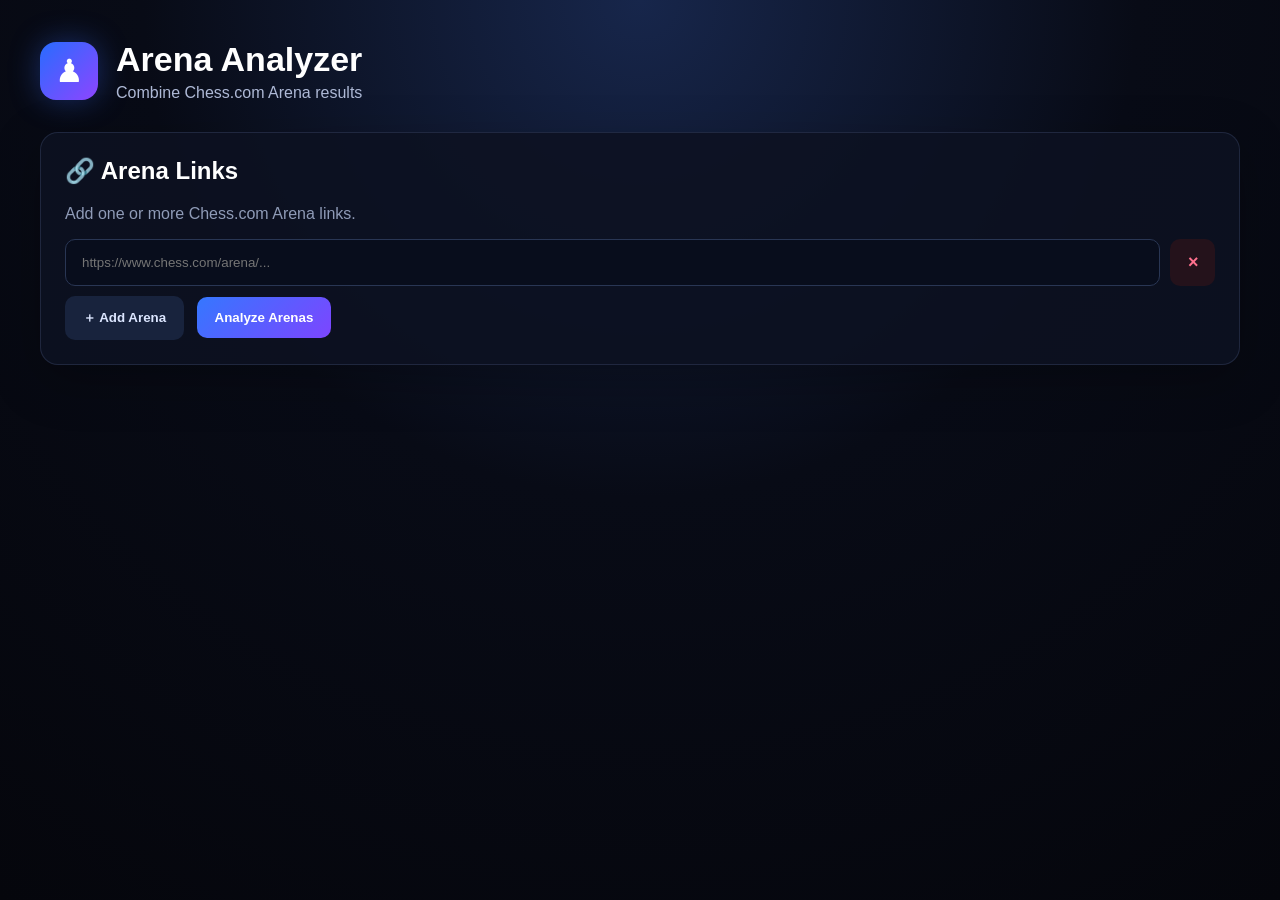
==== index.html @ 9bb8bade "Add initial HTML structure for Arena Analyzer" ====
<!DOCTYPE html>
<html lang="en">

<head>
    <meta charset="UTF-8">
    <meta name="viewport" content="width=device-width, initial-scale=1.0">

    <title>Arena Analyzer</title>

    <link rel="stylesheet" href="/static/style.css">
</head>

<body>

<div class="container">

    <header>
        <div class="logo">♟</div>

        <div>
            <h1>Arena Analyzer</h1>
            <p>
                Combine Chess.com Arena results
            </p>
        </div>
    </header>


    <!-- INPUT -->

    <section class="card">

        <h2>🔗 Arena Links</h2>

        <p class="muted">
            Add one or more Chess.com Arena links.
        </p>

        <div id="links"></div>

        <button
            class="secondary"
            onclick="addLink()"
        >
            ＋ Add Arena
        </button>

        <button
            class="primary"
            onclick="analyze()"
        >
            Analyze Arenas
        </button>

    </section>


    <!-- STATUS -->

    <div id="status"></div>


    <!-- RESULTS -->

    <section id="results" class="hidden">

        <!-- GRAND TOTAL -->

        <div class="grand-total">

            <span>GRAND TOTAL</span>

            <strong id="grandTotal">
                0
            </strong>

        </div>


        <!-- ARENAS -->

        <section class="card">

            <h2>🏟️ Separate Arena Results</h2>

            <div id="arenaResults"></div>

        </section>


        <!-- PLAYERS -->

        <section class="card">

            <h2>👤 Combined Player Results</h2>

            <div class="table-wrapper">

                <table>

                    <thead>
                        <tr>
                            <th>#</th>
                            <th>Player</th>
                            <th>Club</th>
                            <th id="playerArenaHeaders">
                                Arenas
                            </th>
                            <th>Total</th>
                        </tr>
                    </thead>

                    <tbody id="playerResults"></tbody>

                </table>

            </div>

        </section>


        <!-- CLUBS -->

        <section class="card">

            <h2>🏆 Combined Club Results</h2>

            <div class="table-wrapper">

                <table>

                    <thead>
                        <tr>
                            <th>#</th>
                            <th>Club</th>
                            <th>Arena Scores</th>
                            <th>Total</th>
                        </tr>
                    </thead>

                    <tbody id="clubResults"></tbody>

                </table>

            </div>

        </section>

    </section>

</div>

<script src="/static/script.js"></script>

</body>
</html>
---- static/style.css ----
* {
    box-sizing: border-box;
}

body {
    margin: 0;
    background:
        radial-gradient(
            circle at top,
            #17264b 0,
            #080b16 45%,
            #05060c 100%
        );

    color: #ffffff;
    font-family:
        Arial,
        Helvetica,
        sans-serif;

    min-height: 100vh;
}


.container {
    width: min(1200px, 94%);
    margin: auto;
    padding: 40px 0 80px;
}


/* HEADER */

header {
    display: flex;
    align-items: center;
    gap: 18px;

    margin-bottom: 30px;
}

.logo {
    width: 58px;
    height: 58px;

    display: flex;
    align-items: center;
    justify-content: center;

    border-radius: 16px;

    font-size: 32px;

    background:
        linear-gradient(
            135deg,
            #286cff,
            #8d45ff
        );

    box-shadow:
        0 0 30px rgba(55, 110, 255, .35);
}

h1 {
    margin: 0;
    font-size: 34px;
}

header p {
    margin: 5px 0 0;
    color: #aeb9d6;
}


/* CARDS */

.card {
    background: rgba(13, 18, 34, .88);

    border: 1px solid rgba(120, 145, 200, .18);

    border-radius: 18px;

    padding: 24px;

    margin-bottom: 22px;

    box-shadow:
        0 15px 50px rgba(0, 0, 0, .25);
}

.card h2 {
    margin-top: 0;
}


/* INPUTS */

.link-row {
    display: flex;
    gap: 10px;
    margin-bottom: 10px;
}

.link-row input {
    flex: 1;

    padding: 14px 16px;

    border-radius: 10px;

    border: 1px solid #293654;

    background: #080d1c;

    color: white;

    outline: none;
}

.link-row input:focus {
    border-color: #5d8cff;

    box-shadow:
        0 0 15px rgba(60, 110, 255, .2);
}

.remove {
    width: 45px;

    border: 0;

    border-radius: 10px;

    background: #24121b;

    color: #ff718e;

    cursor: pointer;

    font-size: 18px;
}


/* BUTTONS */

button {
    border: 0;

    padding: 13px 18px;

    border-radius: 10px;

    cursor: pointer;

    font-weight: bold;

    transition: .2s;
}

button:hover {
    transform: translateY(-2px);
}

.secondary {
    background: #18233d;
    color: #dce6ff;

    margin-right: 8px;
}

.primary {
    background:
        linear-gradient(
            135deg,
            #3577ff,
            #7d45ff
        );

    color: white;
}


/* STATUS */

#status {
    margin: 15px 0;
}

.status {
    padding: 14px 18px;

    border-radius: 12px;

    background: #111a2e;

    color: #b9c9ef;
}


/* GRAND TOTAL */

.grand-total {
    display: flex;
    justify-content: space-between;
    align-items: center;

    padding: 25px;

    margin-bottom: 22px;

    border-radius: 18px;

    background:
        linear-gradient(
            135deg,
            rgba(35, 91, 210, .35),
            rgba(117, 54, 190, .35)
        );

    border: 1px solid rgba(120, 160, 255, .3);
}

.grand-total span {
    font-weight: bold;
    letter-spacing: 1px;
}

.grand-total strong {
    font-size: 36px;
}


/* TABLE */

.table-wrapper {
    overflow-x: auto;
}

table {
    width: 100%;
    border-collapse: collapse;
}

th,
td {
    padding: 14px 12px;

    border-bottom:
        1px solid rgba(130, 150, 190, .12);

    text-align: left;
}

th {
    color: #8fa4d0;
    font-size: 13px;
    text-transform: uppercase;
}

td:last-child {
    font-weight: bold;
}

tr:hover {
    background: rgba(70, 100, 170, .08);
}


/* ARENAS */

.arena {
    padding: 18px;

    margin-top: 14px;

    border-radius: 14px;

    background: #0a1020;

    border: 1px solid #1e2a45;
}

.arena-title {
    display: flex;
    justify-content: space-between;

    margin-bottom: 12px;
}

.arena-title strong {
    font-size: 18px;
}

.arena-title a {
    color: #72a2ff;
    text-decoration: none;
}


/* UTILITY */

.muted {
    color: #8f9bb7;
}

.hidden {
    display: none;
}

.rank {
    font-weight: bold;
}


/* MOBILE */

@media (max-width: 700px) {

    .container {
        width: 94%;
        padding-top: 25px;
    }

    h1 {
        font-size: 27px;
    }

    .link-row {
        flex-direction: row;
    }

    .grand-total strong {
        font-size: 28px;
    }

    th,
    td {
        white-space: nowrap;
    }
}
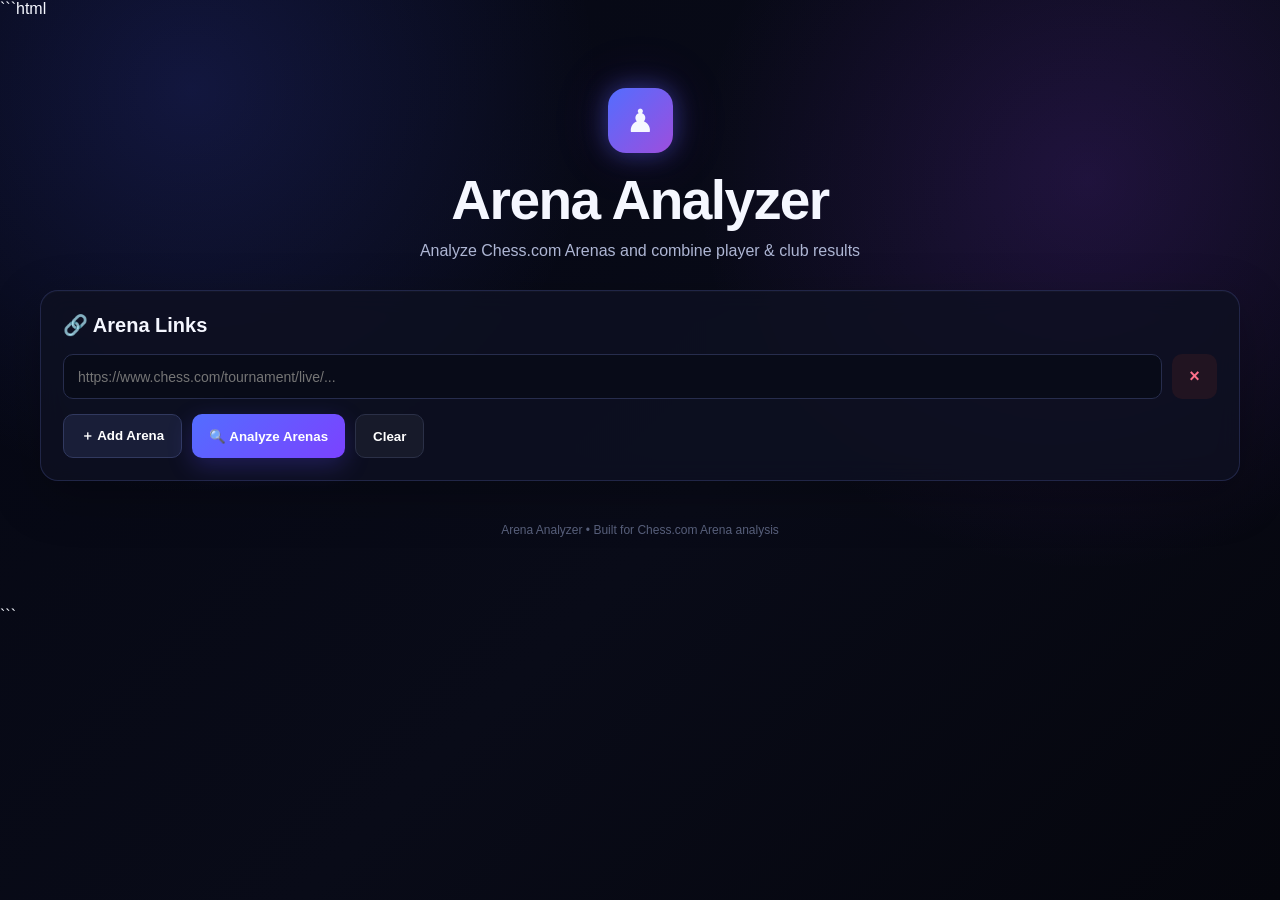
==== commit 13d17c8d: "Refactor index.html for improved layout and styles Refactor HTML structure, update styles, and impro" ====
--- a/index.html
+++ b/index.html
@@ -1,156 +1,1536 @@
+```html
 <!DOCTYPE html>
 <html lang="en">
-
 <head>
-    <meta charset="UTF-8">
-    <meta name="viewport" content="width=device-width, initial-scale=1.0">
-
-    <title>Arena Analyzer</title>
-
-    <link rel="stylesheet" href="/static/style.css">
+<meta charset="UTF-8">
+<meta name="viewport" content="width=device-width, initial-scale=1.0">
+
+<title>Arena Analyzer</title>
+
+<style>
+* {
+    box-sizing: border-box;
+}
+
+html {
+    scroll-behavior: smooth;
+}
+
+body {
+    margin: 0;
+    font-family: Inter, Arial, Helvetica, sans-serif;
+    background:
+        radial-gradient(circle at 15% 10%, rgba(75, 90, 255, .18), transparent 30%),
+        radial-gradient(circle at 85% 20%, rgba(150, 60, 255, .16), transparent 30%),
+        linear-gradient(135deg, #050713, #090b18 55%, #05060d);
+    color: #f5f7ff;
+    min-height: 100vh;
+}
+
+.container {
+    width: min(1200px, calc(100% - 32px));
+    margin: auto;
+    padding: 35px 0 70px;
+}
+
+/* HEADER */
+
+.hero {
+    text-align: center;
+    padding: 35px 20px 30px;
+}
+
+.logo {
+    width: 65px;
+    height: 65px;
+    display: flex;
+    align-items: center;
+    justify-content: center;
+    margin: 0 auto 15px;
+    border-radius: 18px;
+    background: linear-gradient(135deg, #536dff, #9d4edd);
+    font-size: 32px;
+    box-shadow:
+        0 0 25px rgba(90, 100, 255, .45),
+        0 0 60px rgba(150, 60, 255, .15);
+}
+
+h1 {
+    margin: 0;
+    font-size: clamp(32px, 5vw, 55px);
+    font-weight: 900;
+    letter-spacing: -1.5px;
+}
+
+.subtitle {
+    color: #aeb6d4;
+    margin-top: 10px;
+    font-size: 16px;
+}
+
+/* CARD */
+
+.card {
+    background: rgba(14, 17, 34, .82);
+    border: 1px solid rgba(130, 145, 255, .18);
+    border-radius: 18px;
+    padding: 22px;
+    margin-bottom: 22px;
+    box-shadow:
+        0 15px 50px rgba(0, 0, 0, .25),
+        inset 0 1px rgba(255, 255, 255, .025);
+    backdrop-filter: blur(12px);
+}
+
+.card-title {
+    display: flex;
+    align-items: center;
+    gap: 10px;
+    font-size: 20px;
+    font-weight: 800;
+    margin-bottom: 17px;
+}
+
+/* ARENA INPUTS */
+
+.arena-row {
+    display: flex;
+    gap: 10px;
+    margin-bottom: 10px;
+}
+
+.arena-input {
+    flex: 1;
+    min-width: 0;
+    background: #080b18;
+    border: 1px solid #272d4d;
+    color: white;
+    border-radius: 10px;
+    padding: 13px 14px;
+    outline: none;
+    font-size: 14px;
+    transition: .2s;
+}
+
+.arena-input:focus {
+    border-color: #6575ff;
+    box-shadow: 0 0 0 3px rgba(101, 117, 255, .1);
+}
+
+.remove-btn {
+    width: 45px;
+    border: 0;
+    border-radius: 10px;
+    background: #211421;
+    color: #ff718b;
+    cursor: pointer;
+    font-size: 18px;
+    transition: .2s;
+}
+
+.remove-btn:hover {
+    background: #3b1723;
+    transform: translateY(-1px);
+}
+
+.buttons {
+    display: flex;
+    flex-wrap: wrap;
+    gap: 10px;
+    margin-top: 15px;
+}
+
+button {
+    border: 0;
+    cursor: pointer;
+    border-radius: 10px;
+    padding: 12px 17px;
+    color: white;
+    font-weight: 750;
+    transition: .2s;
+}
+
+button:hover {
+    transform: translateY(-2px);
+}
+
+.add-btn {
+    background: #191e38;
+    border: 1px solid #31395f;
+}
+
+.analyze-btn {
+    background: linear-gradient(135deg, #536dff, #7b42ff);
+    box-shadow: 0 8px 25px rgba(90, 75, 255, .25);
+}
+
+.clear-btn {
+    background: #171a2a;
+    border: 1px solid #2b3047;
+}
+
+/* STATUS */
+
+.status {
+    display: none;
+    padding: 14px;
+    margin-top: 15px;
+    border-radius: 10px;
+    background: rgba(65, 85, 180, .1);
+    border: 1px solid rgba(100, 120, 255, .2);
+    color: #cbd2ff;
+}
+
+.status.show {
+    display: block;
+}
+
+.status.error {
+    background: rgba(180, 45, 70, .1);
+    border-color: rgba(255, 80, 110, .25);
+    color: #ffabb9;
+}
+
+/* STATS */
+
+.stats {
+    display: grid;
+    grid-template-columns: repeat(3, 1fr);
+    gap: 12px;
+    margin-bottom: 22px;
+}
+
+.stat {
+    padding: 20px;
+    border-radius: 15px;
+    background: rgba(16, 20, 40, .8);
+    border: 1px solid rgba(120, 130, 255, .14);
+    text-align: center;
+}
+
+.stat-number {
+    font-size: 28px;
+    font-weight: 900;
+}
+
+.stat-label {
+    color: #8f97b6;
+    margin-top: 4px;
+    font-size: 13px;
+}
+
+/* TABLE */
+
+.table-wrap {
+    overflow-x: auto;
+    border-radius: 12px;
+    border: 1px solid #202640;
+}
+
+table {
+    width: 100%;
+    border-collapse: collapse;
+    min-width: 650px;
+}
+
+th {
+    background: #11162a;
+    color: #9fa9d0;
+    font-size: 12px;
+    text-transform: uppercase;
+    letter-spacing: .7px;
+}
+
+th,
+td {
+    padding: 13px 14px;
+    text-align: left;
+    border-bottom: 1px solid #1d2238;
+}
+
+td {
+    color: #e9ecfa;
+    font-size: 14px;
+}
+
+tr:last-child td {
+    border-bottom: 0;
+}
+
+tbody tr:hover {
+    background: rgba(90, 105, 220, .07);
+}
+
+.rank {
+    color: #8c95b7;
+    font-weight: 800;
+}
+
+.points {
+    font-weight: 850;
+    color: #aeb9ff;
+}
+
+.total {
+    font-weight: 900;
+    color: #ffffff;
+}
+
+/* EMPTY */
+
+.empty {
+    text-align: center;
+    padding: 35px 15px;
+    color: #777f9e;
+}
+
+/* ARENA BADGE */
+
+.arena-name {
+    color: #c9d0ff;
+    font-weight: 750;
+}
+
+.url-small {
+    color: #69718e;
+    font-size: 11px;
+    margin-top: 4px;
+    word-break: break-all;
+}
+
+/* FOOTER */
+
+footer {
+    text-align: center;
+    color: #59617d;
+    font-size: 12px;
+    padding-top: 20px;
+}
+
+/* RESPONSIVE */
+
+@media (max-width: 700px) {
+
+    .container {
+        width: min(100% - 20px, 1200px);
+        padding-top: 15px;
+    }
+
+    .hero {
+        padding-top: 20px;
+    }
+
+    .stats {
+        grid-template-columns: 1fr;
+    }
+
+    .arena-row {
+        flex-direction: row;
+    }
+
+    .card {
+        padding: 16px;
+    }
+}
+</style>
 </head>
 
 <body>
 
 <div class="container">
 
-    <header>
+    <section class="hero">
         <div class="logo">♟</div>
-
-        <div>
-            <h1>Arena Analyzer</h1>
-            <p>
-                Combine Chess.com Arena results
-            </p>
+        <h1>Arena Analyzer</h1>
+        <div class="subtitle">
+            Analyze Chess.com Arenas and combine player & club results
         </div>
-    </header>
+    </section>
 
 
     <!-- INPUT -->
 
     <section class="card">
 
-        <h2>🔗 Arena Links</h2>
-
-        <p class="muted">
-            Add one or more Chess.com Arena links.
-        </p>
-
-        <div id="links"></div>
+        <div class="card-title">
+            🔗 Arena Links
+        </div>
+
+        <div id="arenaInputs">
+
+            <div class="arena-row">
+                <input
+                    class="arena-input"
+                    type="url"
+                    placeholder="https://www.chess.com/tournament/live/..."
+                >
+                <button class="remove-btn" onclick="removeArena(this)">×</button>
+            </div>
+
+        </div>
+
+        <div class="buttons">
+
+            <button class="add-btn" onclick="addArena()">
+                ＋ Add Arena
+            </button>
+
+            <button class="analyze-btn" onclick="analyzeArenas()">
+                🔍 Analyze Arenas
+            </button>
+
+            <button class="clear-btn" onclick="clearAll()">
+                Clear
+            </button>
+
+        </div>
+
+        <div id="status" class="status"></div>
+
+    </section>
+
+
+    <!-- SUMMARY -->
+
+    <div id="results" style="display:none;">
+
+        <div class="stats">
+
+            <div class="stat">
+                <div class="stat-number" id="arenaCount">0</div>
+                <div class="stat-label">Arenas</div>
+            </div>
+
+            <div class="stat">
+                <div class="stat-number" id="playerCount">0</div>
+                <div class="stat-label">Players</div>
+            </div>
+
+            <div class="stat">
+                <div class="stat-number" id="clubCount">0</div>
+                <div class="stat-label">Clubs</div>
+            </div>
+
+        </div>
+
+
+        <!-- SEPARATE ARENAS -->
+
+        <section class="card">
+
+            <div class="card-title">
+                🏟️ Separate Arena Results
+            </div>
+
+            <div id="separateResults"></div>
+
+        </section>
+
+
+        <!-- COMBINED PLAYERS -->
+
+        <section class="card">
+
+            <div class="card-title">
+                👤 Combined Player Results
+            </div>
+
+            <div id="playerResults"></div>
+
+        </section>
+
+
+        <!-- COMBINED CLUBS -->
+
+        <section class="card">
+
+            <div class="card-title">
+                🏆 Combined Club Results
+            </div>
+
+            <div id="clubResults"></div>
+
+        </section>
+
+    </div>
+
+
+    <footer>
+        Arena Analyzer • Built for Chess.com Arena analysis
+    </footer>
+
+</div>
+
+
+<script>
+
+/*
+    ==========================================================
+    ARENA ANALYZER
+    ==========================================================
+
+    This is a completely client-side version.
+
+    There is no Python backend.
+    There is no external CSS.
+    There is no external JavaScript.
+
+    Everything is contained in this HTML file.
+*/
+
+
+let arenaCounter = 1;
+
+
+/* ==========================================================
+   INPUT MANAGEMENT
+   ========================================================== */
+
+function addArena() {
+
+    arenaCounter++;
+
+    const container = document.getElementById("arenaInputs");
+
+    const row = document.createElement("div");
+
+    row.className = "arena-row";
+
+    row.innerHTML = `
+        <input
+            class="arena-input"
+            type="url"
+            placeholder="https://www.chess.com/tournament/live/..."
+        >
 
         <button
-            class="secondary"
-            onclick="addLink()"
+            class="remove-btn"
+            onclick="removeArena(this)"
         >
-            ＋ Add Arena
+            ×
         </button>
-
-        <button
-            class="primary"
-            onclick="analyze()"
-        >
-            Analyze Arenas
-        </button>
-
-    </section>
-
-
-    <!-- STATUS -->
-
-    <div id="status"></div>
-
-
-    <!-- RESULTS -->
-
-    <section id="results" class="hidden">
-
-        <!-- GRAND TOTAL -->
-
-        <div class="grand-total">
-
-            <span>GRAND TOTAL</span>
-
-            <strong id="grandTotal">
-                0
-            </strong>
+    `;
+
+    container.appendChild(row);
+}
+
+
+function removeArena(button) {
+
+    const rows =
+        document.querySelectorAll(".arena-row");
+
+    if (rows.length === 1) {
+        rows[0].querySelector("input").value = "";
+        return;
+    }
+
+    button.parentElement.remove();
+}
+
+
+/* ==========================================================
+   STATUS
+   ========================================================== */
+
+function showStatus(message, error = false) {
+
+    const status =
+        document.getElementById("status");
+
+    status.innerHTML = message;
+
+    status.className =
+        "status show" + (error ? " error" : "");
+}
+
+
+/* ==========================================================
+   URL PARSER
+   ========================================================== */
+
+function extractTournamentId(url) {
+
+    try {
+
+        const parsed = new URL(url);
+
+        /*
+            Handles URLs such as:
+
+            /tournament/live/123456
+            /tournament/live/name-123456
+        */
+
+        const parts =
+            parsed.pathname.split("/").filter(Boolean);
+
+        const liveIndex =
+            parts.indexOf("live");
+
+        if (liveIndex !== -1 && parts[liveIndex + 1]) {
+
+            return parts[liveIndex + 1];
+
+        }
+
+        return null;
+
+    } catch {
+
+        return null;
+
+    }
+}
+
+
+/* ==========================================================
+   CHESS.COM API JSONP
+   ==========================================================
+
+   Chess.com's PubAPI supports JSONP.
+
+   This allows a static GitHub Pages website to request
+   public API data without needing Python.
+*/
+
+
+function chessApi(endpoint) {
+
+    return new Promise((resolve, reject) => {
+
+        const callbackName =
+            "arenaAnalyzerCallback_" +
+            Date.now() +
+            "_" +
+            Math.random()
+                .toString(36)
+                .substring(2);
+
+        const script =
+            document.createElement("script");
+
+        const timeout =
+            setTimeout(() => {
+
+                cleanup();
+
+                reject(
+                    new Error(
+                        "Chess.com API request timed out."
+                    )
+                );
+
+            }, 15000);
+
+
+        window[callbackName] =
+            function(data) {
+
+                clearTimeout(timeout);
+
+                cleanup();
+
+                resolve(data);
+
+            };
+
+
+        function cleanup() {
+
+            delete window[callbackName];
+
+            if (script.parentNode) {
+                script.parentNode.removeChild(script);
+            }
+
+        }
+
+
+        script.onerror = function() {
+
+            clearTimeout(timeout);
+
+            cleanup();
+
+            reject(
+                new Error(
+                    "Could not access Chess.com API."
+                )
+            );
+
+        };
+
+
+        script.src =
+            "https://api.chess.com/pub/tournament/" +
+            encodeURIComponent(endpoint) +
+            "?callback=" +
+            encodeURIComponent(callbackName);
+
+
+        document.body.appendChild(script);
+
+    });
+}
+
+
+/* ==========================================================
+   ANALYZE
+   ========================================================== */
+
+async function analyzeArenas() {
+
+    const inputs =
+        document.querySelectorAll(".arena-input");
+
+    const urls =
+        Array.from(inputs)
+            .map(input => input.value.trim())
+            .filter(Boolean);
+
+
+    if (!urls.length) {
+
+        showStatus(
+            "Please add at least one Chess.com Arena link.",
+            true
+        );
+
+        return;
+    }
+
+
+    showStatus(
+        "⏳ Loading Arena data from Chess.com..."
+    );
+
+
+    const arenas = [];
+
+    const combinedPlayers = {};
+
+    const combinedClubs = {};
+
+
+    for (let i = 0; i < urls.length; i++) {
+
+        const url = urls[i];
+
+        const tournamentId =
+            extractTournamentId(url);
+
+
+        if (!tournamentId) {
+
+            arenas.push({
+
+                name: "Invalid Arena URL",
+
+                url: url,
+
+                players: [],
+
+                error: true
+
+            });
+
+            continue;
+
+        }
+
+
+        try {
+
+            const data =
+                await chessApi(tournamentId);
+
+
+            const arena =
+                parseTournamentData(
+                    data,
+                    url,
+                    i + 1
+                );
+
+
+            arenas.push(arena);
+
+
+            /*
+                Combine players.
+            */
+
+            arena.players.forEach(player => {
+
+                const username =
+                    player.username.toLowerCase();
+
+
+                if (!combinedPlayers[username]) {
+
+                    combinedPlayers[username] = {
+
+                        username:
+                            player.username,
+
+                        club:
+                            player.club || "Unknown",
+
+                        arenas: {},
+
+                        total: 0
+
+                    };
+
+                }
+
+
+                combinedPlayers[username]
+                    .arenas[arena.name] =
+                    player.points;
+
+
+                combinedPlayers[username].total +=
+                    Number(player.points) || 0;
+
+            });
+
+
+        } catch (error) {
+
+            arenas.push({
+
+                name:
+                    "Arena " + (i + 1),
+
+                url: url,
+
+                players: [],
+
+                error: true,
+
+                errorMessage:
+                    error.message
+
+            });
+
+        }
+
+    }
+
+
+    /*
+        Build club totals from player data.
+    */
+
+    Object.values(combinedPlayers)
+        .forEach(player => {
+
+            const club =
+                player.club || "Unknown";
+
+            if (!combinedClubs[club]) {
+
+                combinedClubs[club] = {
+
+                    club: club,
+
+                    arenas: {},
+
+                    total: 0
+
+                };
+
+            }
+
+
+            Object.entries(player.arenas)
+                .forEach(([arena, points]) => {
+
+                    if (!combinedClubs[club]
+                        .arenas[arena]) {
+
+                        combinedClubs[club]
+                            .arenas[arena] = 0;
+
+                    }
+
+
+                    combinedClubs[club]
+                        .arenas[arena] +=
+                        Number(points) || 0;
+
+
+                    combinedClubs[club].total +=
+                        Number(points) || 0;
+
+                });
+
+        });
+
+
+    renderResults(
+        arenas,
+        Object.values(combinedPlayers),
+        Object.values(combinedClubs)
+    );
+
+
+    showStatus(
+        "✅ Analysis complete."
+    );
+}
+
+
+/* ==========================================================
+   PARSE TOURNAMENT DATA
+   ========================================================== */
+
+function parseTournamentData(
+    data,
+    url,
+    number
+) {
+
+    const name =
+        data.name ||
+        data.title ||
+        ("Arena " + number);
+
+
+    /*
+        Chess.com's tournament API normally exposes
+        a "players" array for tournament leaderboard data.
+
+        We deliberately check several possible structures
+        so the page does not crash if the API format changes.
+    */
+
+    let players = [];
+
+
+    if (Array.isArray(data.players)) {
+
+        players = data.players;
+
+    } else if (
+        data.players &&
+        typeof data.players === "object"
+    ) {
+
+        players =
+            Object.values(data.players);
+
+    } else if (
+        data.leaderboard &&
+        Array.isArray(data.leaderboard)
+    ) {
+
+        players =
+            data.leaderboard;
+
+    }
+
+
+    const parsedPlayers =
+        players.map((player, index) => {
+
+            const username =
+                player.username ||
+                player.name ||
+                player.player ||
+                player.handle ||
+                "Unknown Player";
+
+
+            const points =
+                Number(
+                    player.points ??
+                    player.score ??
+                    player.total ??
+                    0
+                );
+
+
+            /*
+                The tournament endpoint may not provide
+                club information.
+
+                We keep the field so that club data can be
+                supported whenever the source provides it.
+            */
+
+            const club =
+                player.club ||
+                player.club_name ||
+                player.team ||
+                "Unknown";
+
+
+            return {
+
+                rank:
+                    player.rank ||
+                    index + 1,
+
+                username:
+                    username,
+
+                club:
+                    club,
+
+                points:
+                    points
+
+            };
+
+        });
+
+
+    return {
+
+        name:
+            name,
+
+        url:
+            url,
+
+        players:
+            parsedPlayers,
+
+        raw:
+            data
+
+    };
+
+}
+
+
+/* ==========================================================
+   RENDER EVERYTHING
+   ========================================================== */
+
+function renderResults(
+    arenas,
+    players,
+    clubs
+) {
+
+    document.getElementById("results")
+        .style.display = "block";
+
+
+    document.getElementById("arenaCount")
+        .textContent =
+            arenas.length;
+
+
+    document.getElementById("playerCount")
+        .textContent =
+            players.length;
+
+
+    document.getElementById("clubCount")
+        .textContent =
+            clubs.length;
+
+
+    renderSeparateArenas(arenas);
+
+    renderPlayers(arenas, players);
+
+    renderClubs(arenas, clubs);
+
+}
+
+
+/* ==========================================================
+   SEPARATE ARENAS
+   ========================================================== */
+
+function renderSeparateArenas(arenas) {
+
+    const container =
+        document.getElementById(
+            "separateResults"
+        );
+
+
+    if (!arenas.length) {
+
+        container.innerHTML =
+            `<div class="empty">
+                No Arena results.
+             </div>`;
+
+        return;
+
+    }
+
+
+    container.innerHTML =
+        arenas.map(arena => {
+
+            if (arena.error) {
+
+                return `
+                    <div class="card"
+                         style="margin-bottom:12px;">
+
+                        <div class="arena-name">
+                            ⚠️ ${escapeHtml(arena.name)}
+                        </div>
+
+                        <div class="url-small">
+                            ${escapeHtml(arena.url)}
+                        </div>
+
+                        <div class="empty">
+                            ${
+                                escapeHtml(
+                                    arena.errorMessage ||
+                                    "Could not retrieve this Arena."
+                                )
+                            }
+                        </div>
+
+                    </div>
+                `;
+
+            }
+
+
+            if (!arena.players.length) {
+
+                return `
+                    <div class="card"
+                         style="margin-bottom:12px;">
+
+                        <div class="arena-name">
+                            🏟️ ${escapeHtml(arena.name)}
+                        </div>
+
+                        <div class="url-small">
+                            ${escapeHtml(arena.url)}
+                        </div>
+
+                        <div class="empty">
+
+                            Chess.com returned no leaderboard
+                            player data for this Arena.
+
+                            <br><br>
+
+                            The official PubAPI does not always
+                            expose the complete Arena leaderboard.
+
+                        </div>
+
+                    </div>
+                `;
+
+            }
+
+
+            const rows =
+                arena.players
+                    .sort((a, b) =>
+                        Number(b.points) -
+                        Number(a.points)
+                    )
+                    .map((player, index) => {
+
+                        return `
+                            <tr>
+
+                                <td class="rank">
+                                    ${index + 1}
+                                </td>
+
+                                <td>
+                                    ${escapeHtml(
+                                        player.username
+                                    )}
+                                </td>
+
+                                <td>
+                                    ${escapeHtml(
+                                        player.club
+                                    )}
+                                </td>
+
+                                <td class="points">
+                                    ${player.points}
+                                </td>
+
+                            </tr>
+                        `;
+
+                    })
+                    .join("");
+
+
+            return `
+                <div class="card"
+                     style="margin-bottom:15px;">
+
+                    <div class="arena-name">
+                        🏟️ ${escapeHtml(arena.name)}
+                    </div>
+
+                    <div class="url-small">
+                        ${escapeHtml(arena.url)}
+                    </div>
+
+                    <br>
+
+                    <div class="table-wrap">
+
+                        <table>
+
+                            <thead>
+                                <tr>
+                                    <th>#</th>
+                                    <th>Player</th>
+                                    <th>Club</th>
+                                    <th>Points</th>
+                                </tr>
+                            </thead>
+
+                            <tbody>
+                                ${rows}
+                            </tbody>
+
+                        </table>
+
+                    </div>
+
+                </div>
+            `;
+
+        })
+        .join("");
+
+}
+
+
+/* ==========================================================
+   COMBINED PLAYERS
+   ========================================================== */
+
+function renderPlayers(
+    arenas,
+    players
+) {
+
+    const container =
+        document.getElementById(
+            "playerResults"
+        );
+
+
+    if (!players.length) {
+
+        container.innerHTML =
+            `<div class="empty">
+                No player data available.
+             </div>`;
+
+        return;
+
+    }
+
+
+    players.sort(
+        (a, b) =>
+            Number(b.total) -
+            Number(a.total)
+    );
+
+
+    const arenaHeaders =
+        arenas
+            .map(arena =>
+                `<th>
+                    ${escapeHtml(arena.name)}
+                 </th>`
+            )
+            .join("");
+
+
+    const rows =
+        players.map((player, index) => {
+
+            const scores =
+                arenas.map(arena => {
+
+                    const score =
+                        player.arenas[
+                            arena.name
+                        ] ?? 0;
+
+                    return `
+                        <td class="points">
+                            ${score}
+                        </td>
+                    `;
+
+                }).join("");
+
+
+            return `
+                <tr>
+
+                    <td class="rank">
+                        ${index + 1}
+                    </td>
+
+                    <td>
+                        <strong>
+                            ${escapeHtml(
+                                player.username
+                            )}
+                        </strong>
+                    </td>
+
+                    <td>
+                        ${escapeHtml(
+                            player.club
+                        )}
+                    </td>
+
+                    ${scores}
+
+                    <td class="total">
+                        ${player.total}
+                    </td>
+
+                </tr>
+            `;
+
+        }).join("");
+
+
+    container.innerHTML = `
+        <div class="table-wrap">
+
+            <table>
+
+                <thead>
+
+                    <tr>
+
+                        <th>#</th>
+
+                        <th>Player</th>
+
+                        <th>Club</th>
+
+                        ${arenaHeaders}
+
+                        <th>Total</th>
+
+                    </tr>
+
+                </thead>
+
+                <tbody>
+
+                    ${rows}
+
+                </tbody>
+
+            </table>
 
         </div>
-
-
-        <!-- ARENAS -->
-
-        <section class="card">
-
-            <h2>🏟️ Separate Arena Results</h2>
-
-            <div id="arenaResults"></div>
-
-        </section>
-
-
-        <!-- PLAYERS -->
-
-        <section class="card">
-
-            <h2>👤 Combined Player Results</h2>
-
-            <div class="table-wrapper">
-
-                <table>
-
-                    <thead>
-                        <tr>
-                            <th>#</th>
-                            <th>Player</th>
-                            <th>Club</th>
-                            <th id="playerArenaHeaders">
-                                Arenas
-                            </th>
-                            <th>Total</th>
-                        </tr>
-                    </thead>
-
-                    <tbody id="playerResults"></tbody>
-
-                </table>
+    `;
+
+}
+
+
+/* ==========================================================
+   COMBINED CLUBS
+   ========================================================== */
+
+function renderClubs(
+    arenas,
+    clubs
+) {
+
+    const container =
+        document.getElementById(
+            "clubResults"
+        );
+
+
+    if (!clubs.length) {
+
+        container.innerHTML =
+            `<div class="empty">
+                No club data available.
+             </div>`;
+
+        return;
+
+    }
+
+
+    clubs.sort(
+        (a, b) =>
+            Number(b.total) -
+            Number(a.total)
+    );
+
+
+    const arenaHeaders =
+        arenas.map(arena =>
+            `<th>
+                ${escapeHtml(arena.name)}
+             </th>`
+        ).join("");
+
+
+    const rows =
+        clubs.map((club, index) => {
+
+            const scores =
+                arenas.map(arena => {
+
+                    const score =
+                        club.arenas[
+                            arena.name
+                        ] ?? 0;
+
+                    return `
+                        <td class="points">
+                            ${score}
+                        </td>
+                    `;
+
+                }).join("");
+
+
+            return `
+                <tr>
+
+                    <td class="rank">
+                        ${index + 1}
+                    </td>
+
+                    <td>
+                        <strong>
+                            ${escapeHtml(
+                                club.club
+                            )}
+                        </strong>
+                    </td>
+
+                    ${scores}
+
+                    <td class="total">
+                        ${club.total}
+                    </td>
+
+                </tr>
+            `;
+
+        }).join("");
+
+
+    container.innerHTML = `
+        <div class="table-wrap">
+
+            <table>
+
+                <thead>
+
+                    <tr>
+
+                        <th>#</th>
+
+                        <th>Club</th>
+
+                        ${arenaHeaders}
+
+                        <th>Total</th>
+
+                    </tr>
+
+                </thead>
+
+                <tbody>
+
+                    ${rows}
+
+                </tbody>
+
+            </table>
+
+        </div>
+    `;
+
+}
+
+
+/* ==========================================================
+   CLEAR
+   ========================================================== */
+
+function clearAll() {
+
+    document.getElementById("arenaInputs")
+        .innerHTML = `
+            <div class="arena-row">
+
+                <input
+                    class="arena-input"
+                    type="url"
+                    placeholder="https://www.chess.com/tournament/live/..."
+                >
+
+                <button
+                    class="remove-btn"
+                    onclick="removeArena(this)"
+                >
+                    ×
+                </button>
 
             </div>
-
-        </section>
-
-
-        <!-- CLUBS -->
-
-        <section class="card">
-
-            <h2>🏆 Combined Club Results</h2>
-
-            <div class="table-wrapper">
-
-                <table>
-
-                    <thead>
-                        <tr>
-                            <th>#</th>
-                            <th>Club</th>
-                            <th>Arena Scores</th>
-                            <th>Total</th>
-                        </tr>
-                    </thead>
-
-                    <tbody id="clubResults"></tbody>
-
-                </table>
-
-            </div>
-
-        </section>
-
-    </section>
-
-</div>
-
-<script src="/static/script.js"></script>
+        `;
+
+
+    document.getElementById("results")
+        .style.display = "none";
+
+
+    document.getElementById("status")
+        .className = "status";
+
+
+    document.getElementById("status")
+        .innerHTML = "";
+
+}
+
+
+/* ==========================================================
+   HTML ESCAPING
+   ========================================================== */
+
+function escapeHtml(value) {
+
+    return String(value)
+        .replaceAll("&", "&amp;")
+        .replaceAll("<", "&lt;")
+        .replaceAll(">", "&gt;")
+        .replaceAll('"', "&quot;")
+        .replaceAll("'", "&#039;");
+
+}
+
+</script>
 
 </body>
 </html>
+```
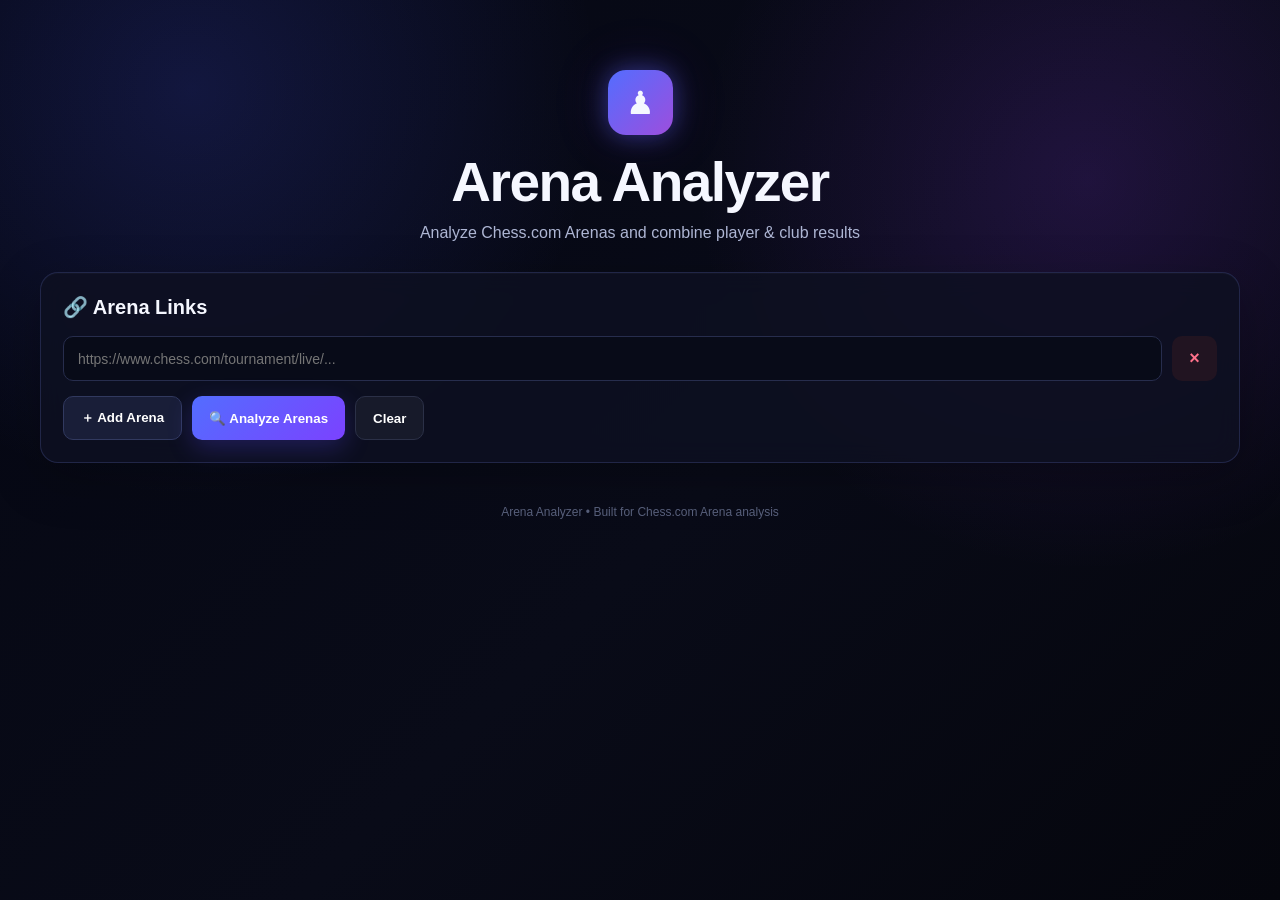
==== commit e58e574e: "Clean up index.html by removing markdown syntax Removed unnecessary markdown formatting from HTML fi" ====
--- a/index.html
+++ b/index.html
@@ -1,4 +1,3 @@
-```html
 <!DOCTYPE html>
 <html lang="en">
 <head>
@@ -1533,4 +1532,3 @@
 
 </body>
 </html>
-```
